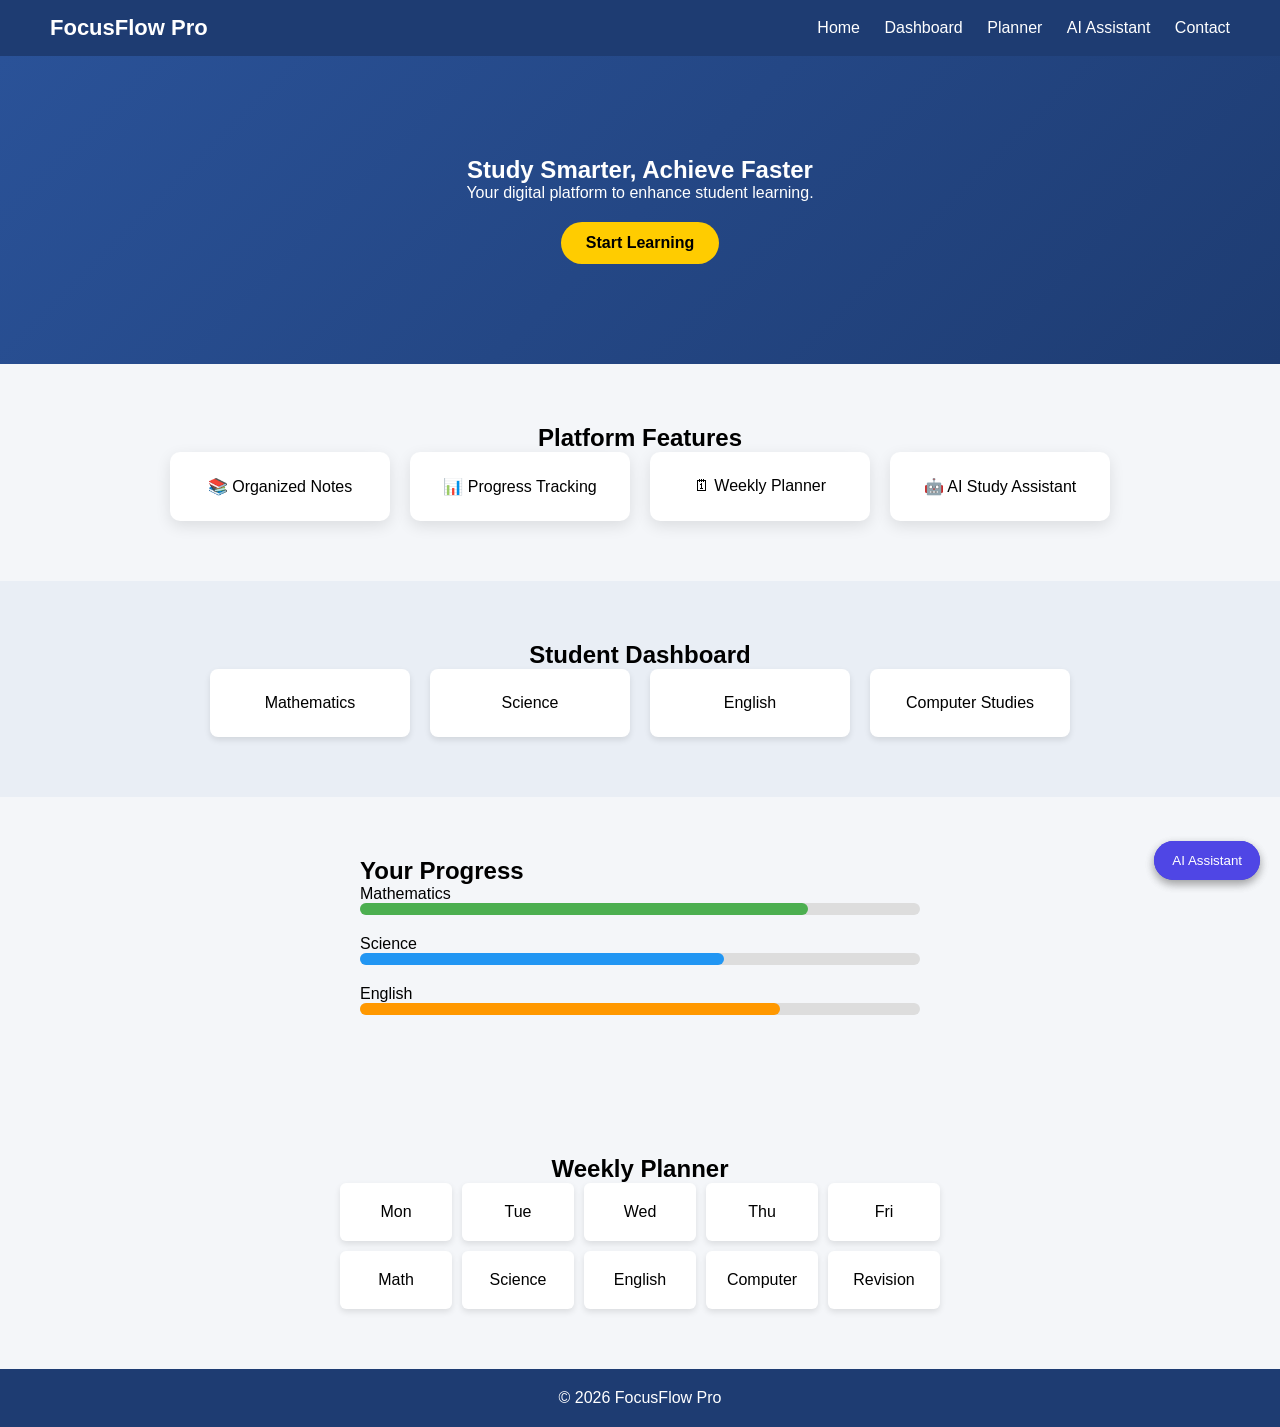
==== index.html @ 6115193e "Add files via upload" ====
<!DOCTYPE html>
<html lang="en">
<head>
    <meta charset="UTF-8">
    <title>FocusFlow Pro</title>
    <link rel="stylesheet" href="/style.css">
</head>
<body>

<header>
    <div class="logo">FocusFlow Pro</div>
    <nav>
        <a href="#">Home</a>
        <a href="#dashboard">Dashboard</a>
        <a href="#planner">Planner</a>
        <a href="#">AI Assistant</a>
        <a href="#">Contact</a>
    </nav>
</header>

<!-- Hero Section -->
<section class="hero">
    <h1>Study Smarter, Achieve Faster</h1>
    <p>Your digital platform to enhance student learning.</p>
    <a href="#" class="btn">Start Learning</a>
</section>

<!-- Features Section -->
<section class="features">
    <h2>Platform Features</h2>
    <div class="feature-container">
        <div class="card">📚 Organized Notes</div>
        <div class="card">📊 Progress Tracking</div>
        <div class="card">🗓 Weekly Planner</div>
        <div class="card">🤖 AI Study Assistant</div>
    </div>
</section>

<!-- Dashboard Section -->
<section id="dashboard" class="dashboard">
    <h2>Student Dashboard</h2>
    <div class="dashboard-container">
        <div class="dashboard-card">Mathematics</div>
        <div class="dashboard-card">Science</div>
        <div class="dashboard-card">English</div>
        <div class="dashboard-card">Computer Studies</div>
    </div>
</section>

<!-- Progress Section -->
<section class="progress-section">
    <h2>Your Progress</h2>
    <p>Mathematics</p>
    <div class="progress"><div class="progress-bar math"></div></div>
    <p>Science</p>
    <div class="progress"><div class="progress-bar science"></div></div>
    <p>English</p>
    <div class="progress"><div class="progress-bar english"></div></div>
</section>

<!-- Weekly Planner -->
<section id="planner" class="planner">
    <h2>Weekly Planner</h2>
    <div class="grid">
        <div>Mon</div><div>Tue</div><div>Wed</div><div>Thu</div><div>Fri</div>
        <div>Math</div><div>Science</div><div>English</div><div>Computer</div><div>Revision</div>
    </div>
</section>



<footer>
    <p>© 2026 FocusFlow Pro </p>
</footer>

</body>
</html>
<!DOCTYPE html>
<html lang="en">
<head>
    <meta charset="UTF-8">
    <title>Side AI Assistant</title>
    <meta name="viewport" content="width=device-width, initial-scale=1.0">
    <link rel="stylesheet" href="ayudh.css">
</head>
<body>

<button class="toggle-btn" onclick="toggleChat()">AI Assistant</button>

<div class="chat-container" id="chatBox">
    <div class="chat-header">
        AI Assistant
    </div>

    <div class="chat-messages" id="messages">
        <div class="message bot">
            Hello 👋 How can I help you?
        </div>
    </div>

    <div class="chat-input">
        <input type="text" id="userInput" placeholder="Ask something...">
        <button onclick="sendMessage()">Search</button>
    </div>
</div>

<script>
function toggleChat() {
    document.getElementById("chatBox").classList.toggle("active");
}

function sendMessage() {
    let input = document.getElementById("userInput");
    let messageText = input.value.trim();
    if (messageText === "") return;

    let messages = document.getElementById("messages");

    // User Message
    let userMessage = document.createElement("div");
    userMessage.className = "message user";
    userMessage.innerText = messageText;
    messages.appendChild(userMessage);

    // Demo Bot Reply
    let botMessage = document.createElement("div");
    botMessage.className = "message bot";
    botMessage.innerText = "Searching for: " + messageText;
    messages.appendChild(botMessage);

    input.value = "";
    messages.scrollTop = messages.scrollHeight;
}
</script>

</body>
</html>
<button class="toggle-btn" onclick="toggleChat()">AI Assistant</button>

<div class="chat-container" id="chatBox">
    <div class="chat-header">
        AI Assistant
        <button class="close-btn" onclick="closeChat()">✖</button>
    </div>

    <div class="chat-messages" id="messages">
        <div class="message bot">
            Hello 👋 How can I help you?
        </div>
    </div>

    <div class="chat-input">
        <input type="text" id="userInput" placeholder="Ask something...">
        <button onclick="sendMessage()">Search</button>
    </div>
</div>

<script>
function toggleChat() {
    document.getElementById("chatBox").classList.toggle("active");
}

// New close function
function closeChat() {
    document.getElementById("chatBox").classList.remove("active");
}

function sendMessage() {
    let input = document.getElementById("userInput");
    let messageText = input.value.trim();
    if (messageText === "") return;

    let messages = document.getElementById("messages");

    // User Message
    let userMessage = document.createElement("div");
    userMessage.className = "message user";
    userMessage.innerText = messageText;
    messages.appendChild(userMessage);

    // Demo Bot Reply
    let botMessage = document.createElement("div");
    botMessage.className = "message bot";
    botMessage.innerText = "Searching for: " + messageText;
    messages.appendChild(botMessage);

    input.value = "";
    messages.scrollTop = messages.scrollHeight;
}
</script>
---- style.css ----
body {
    margin: 0;
    font-family: Arial, sans-serif;
    background: #f4f6f9;
}

/* Header */
header {
    display: flex;
    justify-content: space-between;
    align-items: center;
    padding: 15px 50px;
    background: #1e3c72;
    color: white;
}
header .logo { font-size: 22px; font-weight: bold; }
nav a { color: white; margin-left: 20px; text-decoration: none; transition: 0.3s; }
nav a:hover { color: #ffcc00; }

/* Hero */
.hero { text-align: center; padding: 100px 20px; background: linear-gradient(135deg, #2a5298, #1e3c72); color: white; }
.btn { display: inline-block; margin-top: 20px; padding: 12px 25px; background: #ffcc00; color: black; border-radius: 25px; text-decoration: none; font-weight: bold; }
.btn:hover { background: white; }

/* Features */
.features { text-align: center; padding: 60px 20px; }
.feature-container { display: flex; justify-content: center; gap: 20px; flex-wrap: wrap; }
.card { background: white; padding: 25px; width: 220px; border-radius: 10px; box-shadow: 0 5px 15px rgba(0,0,0,0.1); transition: 0.3s; }
.card:hover { transform: translateY(-5px); }

/* Dashboard */
.dashboard { background: #e9eef5; text-align: center; padding: 60px 20px; }
.dashboard-container { display: flex; justify-content: center; gap: 20px; flex-wrap: wrap; }
.dashboard-card { background: white; padding: 25px; width: 200px; border-radius: 8px; box-shadow: 0 3px 6px rgba(0,0,0,0.1); }

/* Progress */
.progress-section { padding: 60px 20px; max-width: 600px; margin: auto; }
.progress { background: #ddd; border-radius: 20px; margin-bottom: 20px; }
.progress-bar { height: 12px; border-radius: 20px; }
.math { width: 80%; background: #4CAF50; }
.science { width: 65%; background: #2196F3; }
.english { width: 75%; background: #ff9800; }

/* Planner */
.planner { padding: 60px 20px; text-align: center; }
.grid { display: grid; grid-template-columns: repeat(5, 1fr); gap: 10px; max-width: 600px; margin: auto; }
.grid div { background: white; padding: 20px; border-radius: 6px; box-shadow: 0 3px 6px rgba(0,0,0,0.1); }

/* AI Assistant */
.ai-assistant { padding: 60px 20px; background: #f0f4f8; text-align: center; }
.chatbox { max-width: 600px; margin: 20px auto; background: #fff; padding: 20px; border-radius: 12px; display: flex; flex-direction: column; gap: 10px; box-shadow: 0 5px 15px rgba(0,0,0,0.1); }
.message { padding: 10px 15px; border-radius: 15px; max-width: 80%; }
.message.ai { background: #1e90ff; color: white; align-self: flex-start; }
.message.student { background: #e0e0e0; align-self: flex-end; }
.chat-input { max-width: 600px; margin: 10px auto; display: flex; gap: 10px; }
.chat-input input { flex: 1; padding: 12px; border-radius: 20px; border: 1px solid #ccc; }
.chat-input button { padding: 12px 25px; border-radius: 20px; background: #1e90ff; color: white; border: none; cursor: not-allowed; }

/* Footer */
footer { text-align: center; padding: 20px; background: #1e3c72; color: white; }

/* Responsive */
@media (max-width: 768px) {
    .feature-container, .dashboard-container { flex-direction: column; align-items: center; }
    .grid { grid-template-columns: repeat(2, 1fr); }
}
* {
    margin: 0;
    padding: 0;
    box-sizing: border-box;
    font-family: Arial, sans-serif;
}

body {
    background: #f4f6f9;
}

/* Toggle Button */
.toggle-btn {
    position: fixed;
    right: 20px;
    bottom: 20px;
    background: #4f46e5;
    color: white;
    border: none;
    padding: 12px 18px;
    border-radius: 50px;
    cursor: pointer;
    box-shadow: 0 4px 10px rgba(0,0,0,0.2);
}

/* Chat Box */
.chat-container {
    position: fixed;
    right: 0;
    top: 0;
    width: 350px;
    height: 100vh;
    background: white;
    box-shadow: -5px 0 15px rgba(0,0,0,0.2);
    display: flex;
    flex-direction: column;
    transform: translateX(100%);
    transition: 0.3s ease-in-out;
}

.chat-container.active {
    transform: translateX(0);
}

/* Header */
.chat-header {
    background: #4f46e5;
    color: white;
    padding: 15px;
    text-align: center;
    font-weight: bold;
}

/* Messages Area */
.chat-messages {
    flex: 1;
    padding: 15px;
    overflow-y: auto;
    background: #f9fafb;
    display: flex;
    flex-direction: column;
}

/* Message Styles */
.message {
    margin-bottom: 12px;
    padding: 10px 14px;
    border-radius: 20px;
    max-width: 80%;
    font-size: 14px;
}

.user {
    background: #4f46e5;
    color: white;
    align-self: flex-end;
}

.bot {
    background: #e5e7eb;
    color: #111;
    align-self: flex-start;
}

/* Input Area */
.chat-input {
    display: flex;
    padding: 10px;
    border-top: 1px solid #ddd;
}

.chat-input input {
    flex: 1;
    padding: 10px;
    border-radius: 20px;
    border: 1px solid #ccc;
    outline: none;
}

.chat-input button {
    margin-left: 8px;
    padding: 10px 15px;
    border: none;
    background: #4f46e5;
    color: white;
    border-radius: 20px;
    cursor: pointer;
}

.chat-input button:hover {
    background: #4338ca;
}
chat-header {
    position: relative;
    background: linear-gradient(135deg, #1e90ff, #2a5298);
    color: white;
    padding: 15px;
    font-weight: bold;
    text-align: center;
    display: flex;
    justify-content: center;
    align-items: center;
}

.close-btn {
    position: absolute;
    right: 10px;
    top: 50%;
    transform: translateY(-50%);
    background: transparent;
    border: none;
    color: white;
    font-size: 18px;
    cursor: pointer;
    font-weight: bold;
    transition: 0.3s;
}

.close-btn:hover {
    color: #ffcc00;
}

/* Keep existing chat styles */
.chat-container {
    position: fixed;
    bottom: 80px;
    right: -400px;
    width: 350px;
    max-height: 500px;
    background: white;
    border-radius: 10px;
    box-shadow: 0 8px 20px rgba(0,0,0,0.2);
    display: flex;
    flex-direction: column;
    transition: 0.4s ease;
    overflow: hidden;
    z-index: 999;
}

.chat-container.active {
    right: 20px;
}
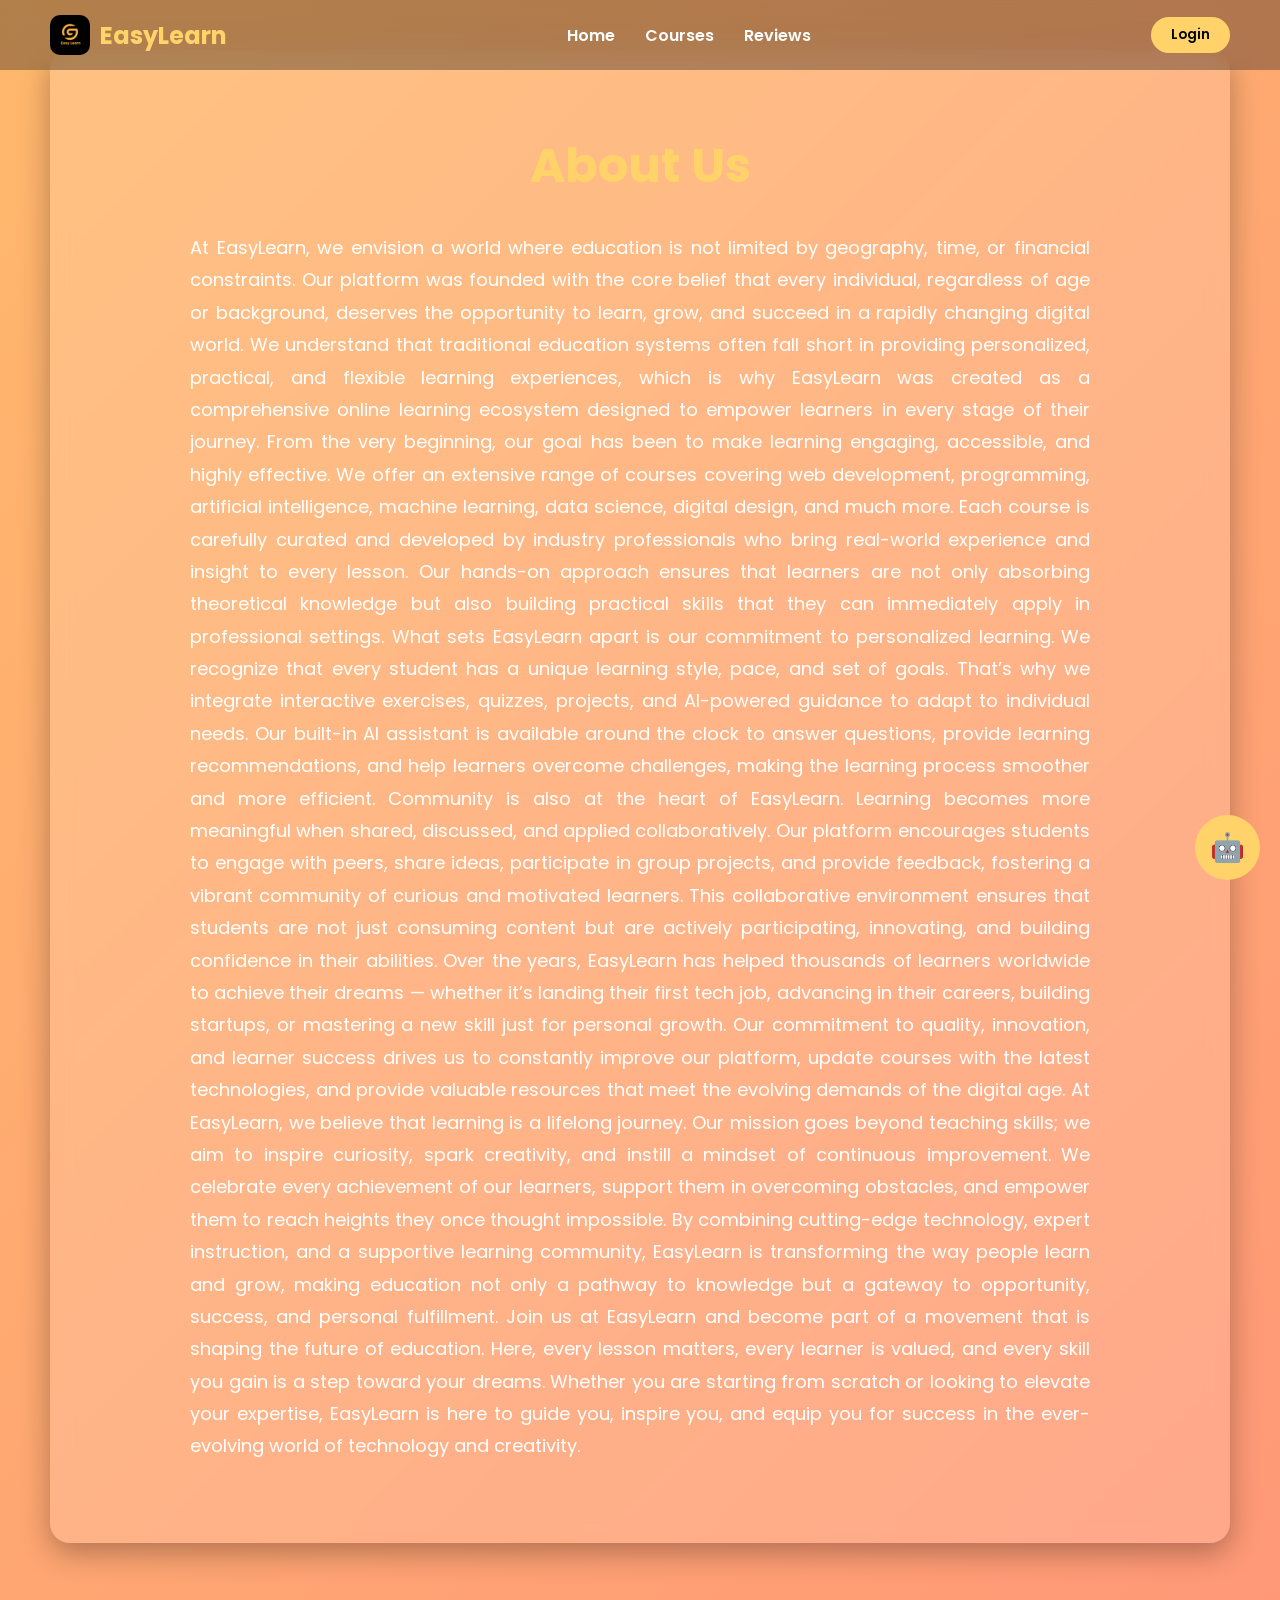
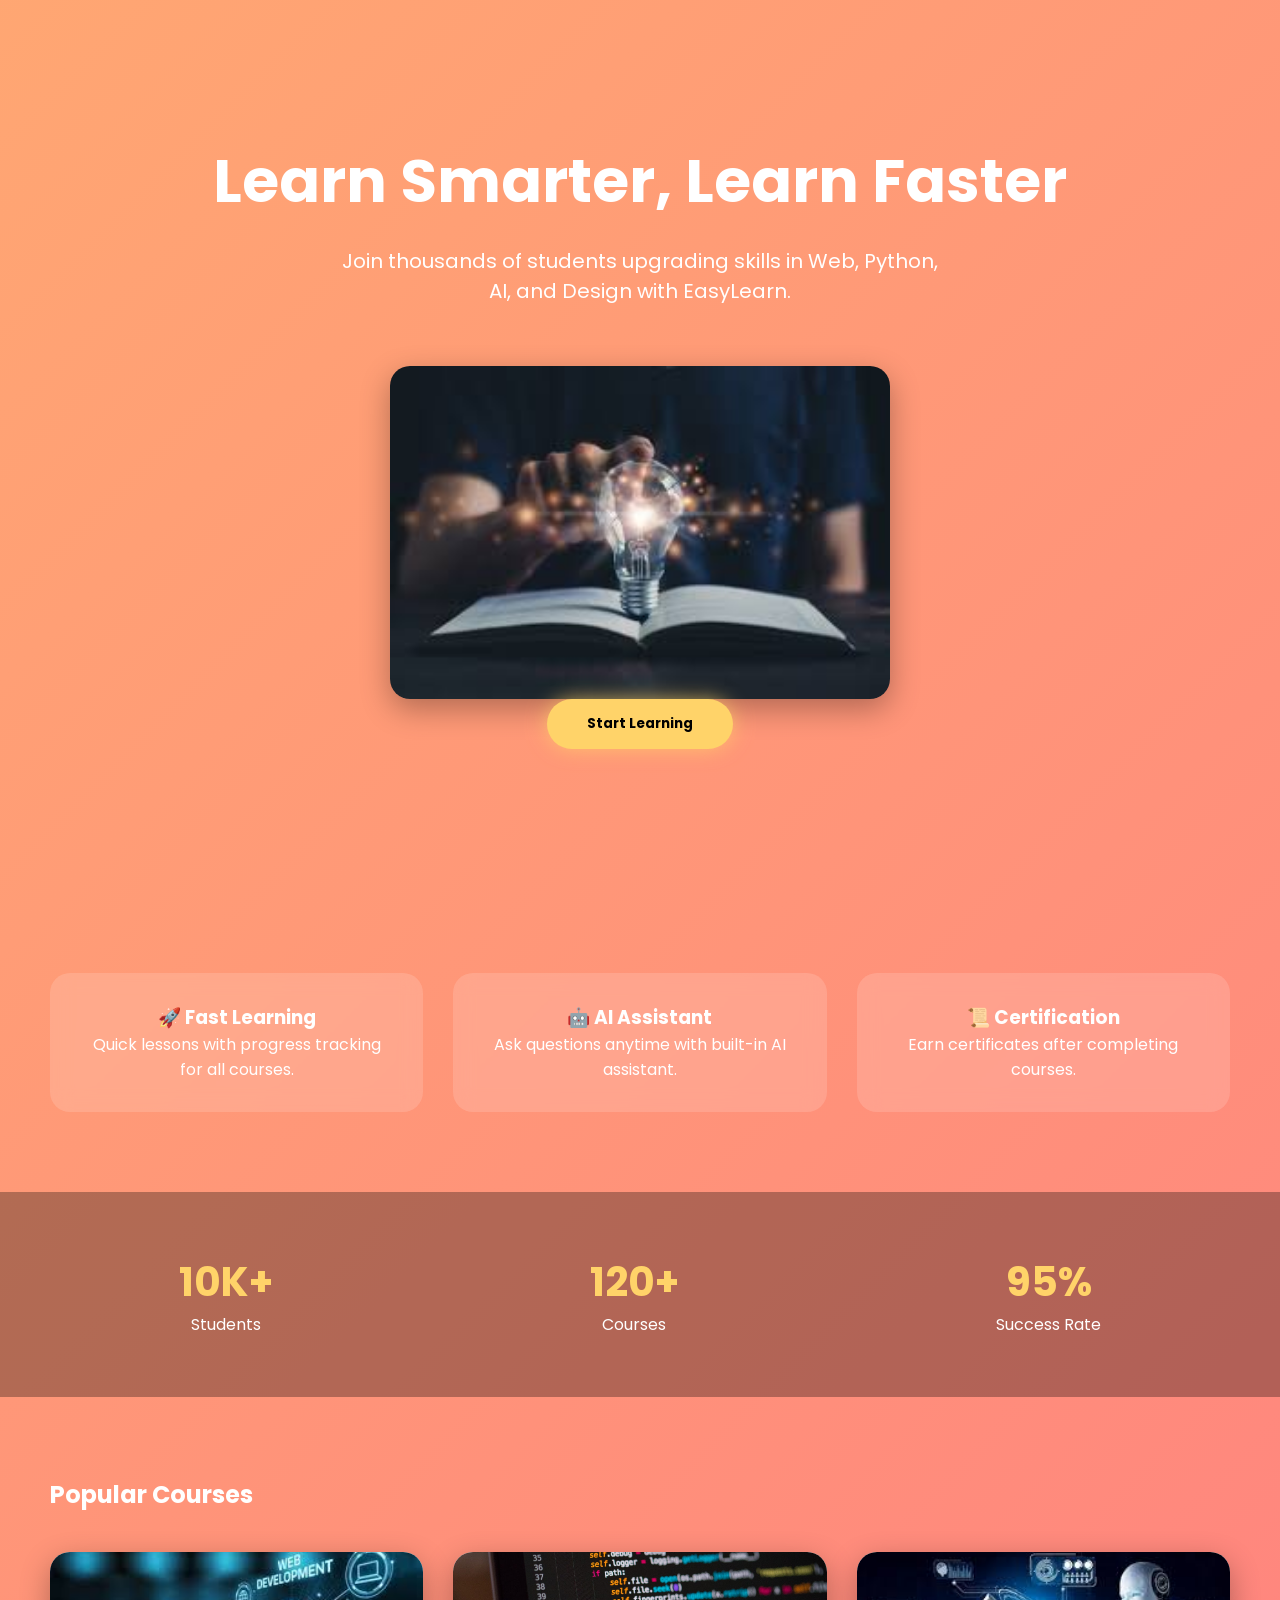
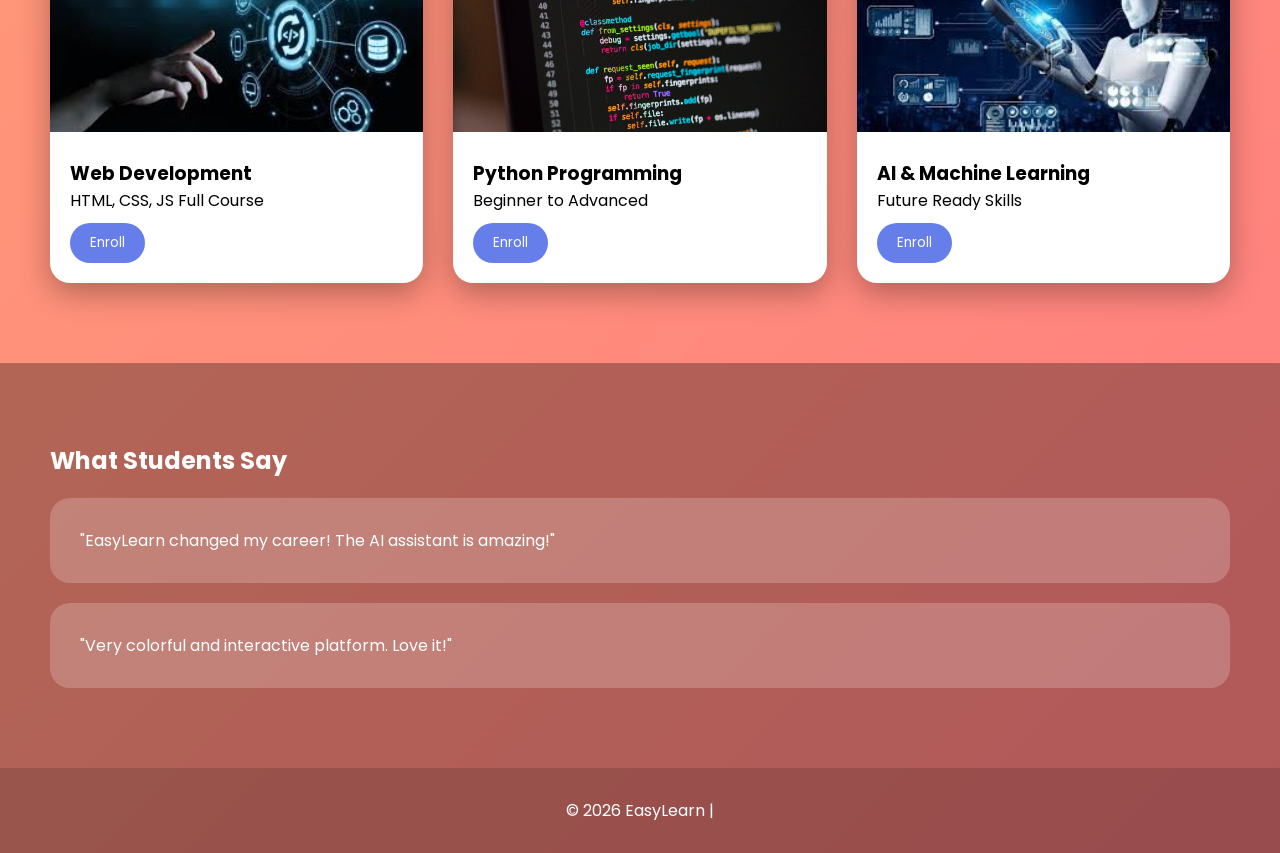
==== commit 4d03d49a: "first commit" ====
--- a/index.html
+++ b/index.html
@@ -1,190 +1,304 @@
-<!DOCTYPE html>
-<html lang="en">
-<head>
-    <meta charset="UTF-8">
-    <title>FocusFlow Pro</title>
-    <link rel="stylesheet" href="/style.css">
-</head>
-<body>
-
-<header>
-    <div class="logo">FocusFlow Pro</div>
-    <nav>
-        <a href="#">Home</a>
-        <a href="#dashboard">Dashboard</a>
-        <a href="#planner">Planner</a>
-        <a href="#">AI Assistant</a>
-        <a href="#">Contact</a>
-    </nav>
-</header>
-
-<!-- Hero Section -->
-<section class="hero">
-    <h1>Study Smarter, Achieve Faster</h1>
-    <p>Your digital platform to enhance student learning.</p>
-    <a href="#" class="btn">Start Learning</a>
-</section>
-
-<!-- Features Section -->
-<section class="features">
-    <h2>Platform Features</h2>
-    <div class="feature-container">
-        <div class="card">📚 Organized Notes</div>
-        <div class="card">📊 Progress Tracking</div>
-        <div class="card">🗓 Weekly Planner</div>
-        <div class="card">🤖 AI Study Assistant</div>
-    </div>
-</section>
-
-<!-- Dashboard Section -->
-<section id="dashboard" class="dashboard">
-    <h2>Student Dashboard</h2>
-    <div class="dashboard-container">
-        <div class="dashboard-card">Mathematics</div>
-        <div class="dashboard-card">Science</div>
-        <div class="dashboard-card">English</div>
-        <div class="dashboard-card">Computer Studies</div>
-    </div>
-</section>
-
-<!-- Progress Section -->
-<section class="progress-section">
-    <h2>Your Progress</h2>
-    <p>Mathematics</p>
-    <div class="progress"><div class="progress-bar math"></div></div>
-    <p>Science</p>
-    <div class="progress"><div class="progress-bar science"></div></div>
-    <p>English</p>
-    <div class="progress"><div class="progress-bar english"></div></div>
-</section>
-
-<!-- Weekly Planner -->
-<section id="planner" class="planner">
-    <h2>Weekly Planner</h2>
-    <div class="grid">
-        <div>Mon</div><div>Tue</div><div>Wed</div><div>Thu</div><div>Fri</div>
-        <div>Math</div><div>Science</div><div>English</div><div>Computer</div><div>Revision</div>
-    </div>
-</section>
-
-
-
-<footer>
-    <p>© 2026 FocusFlow Pro </p>
-</footer>
-
-</body>
-</html>
-<!DOCTYPE html>
-<html lang="en">
-<head>
-    <meta charset="UTF-8">
-    <title>Side AI Assistant</title>
-    <meta name="viewport" content="width=device-width, initial-scale=1.0">
-    <link rel="stylesheet" href="ayudh.css">
-</head>
-<body>
-
-<button class="toggle-btn" onclick="toggleChat()">AI Assistant</button>
-
-<div class="chat-container" id="chatBox">
-    <div class="chat-header">
-        AI Assistant
-    </div>
-
-    <div class="chat-messages" id="messages">
-        <div class="message bot">
-            Hello 👋 How can I help you?
-        </div>
-    </div>
-
-    <div class="chat-input">
-        <input type="text" id="userInput" placeholder="Ask something...">
-        <button onclick="sendMessage()">Search</button>
-    </div>
-</div>
-
-<script>
-function toggleChat() {
-    document.getElementById("chatBox").classList.toggle("active");
-}
-
-function sendMessage() {
-    let input = document.getElementById("userInput");
-    let messageText = input.value.trim();
-    if (messageText === "") return;
-
-    let messages = document.getElementById("messages");
-
-    // User Message
-    let userMessage = document.createElement("div");
-    userMessage.className = "message user";
-    userMessage.innerText = messageText;
-    messages.appendChild(userMessage);
-
-    // Demo Bot Reply
-    let botMessage = document.createElement("div");
-    botMessage.className = "message bot";
-    botMessage.innerText = "Searching for: " + messageText;
-    messages.appendChild(botMessage);
-
-    input.value = "";
-    messages.scrollTop = messages.scrollHeight;
-}
-</script>
-
-</body>
-</html>
-<button class="toggle-btn" onclick="toggleChat()">AI Assistant</button>
-
-<div class="chat-container" id="chatBox">
-    <div class="chat-header">
-        AI Assistant
-        <button class="close-btn" onclick="closeChat()">✖</button>
-    </div>
-
-    <div class="chat-messages" id="messages">
-        <div class="message bot">
-            Hello 👋 How can I help you?
-        </div>
-    </div>
-
-    <div class="chat-input">
-        <input type="text" id="userInput" placeholder="Ask something...">
-        <button onclick="sendMessage()">Search</button>
-    </div>
-</div>
-
-<script>
-function toggleChat() {
-    document.getElementById("chatBox").classList.toggle("active");
-}
-
-// New close function
-function closeChat() {
-    document.getElementById("chatBox").classList.remove("active");
-}
-
-function sendMessage() {
-    let input = document.getElementById("userInput");
-    let messageText = input.value.trim();
-    if (messageText === "") return;
-
-    let messages = document.getElementById("messages");
-
-    // User Message
-    let userMessage = document.createElement("div");
-    userMessage.className = "message user";
-    userMessage.innerText = messageText;
-    messages.appendChild(userMessage);
-
-    // Demo Bot Reply
-    let botMessage = document.createElement("div");
-    botMessage.className = "message bot";
-    botMessage.innerText = "Searching for: " + messageText;
-    messages.appendChild(botMessage);
-
-    input.value = "";
-    messages.scrollTop = messages.scrollHeight;
-}
-</script>+<!DOCTYPE html>
+<html lang="en">
+<head>
+<meta charset="UTF-8">
+<meta name="viewport" content="width=device-width, initial-scale=1.0">
+<title>Easy Learn</title>
+
+<link href="https://fonts.googleapis.com/css2?family=Poppins:wght@300;400;600;700&display=swap" rel="stylesheet">
+
+<style>
+*{margin:0;padding:0;box-sizing:border-box;font-family:'Poppins',sans-serif;}
+
+body{
+background:linear-gradient(-45deg,#667eea,#764ba2,#ff6a88,#ffb86c);
+background-size:400% 400%;
+animation:gradientBG 10s ease infinite;
+color:white;
+scroll-behavior:smooth;
+}
+
+@keyframes gradientBG{
+0%{background-position:0% 50%}
+50%{background-position:100% 50%}
+100%{background-position:0% 50%}
+}
+
+/* NAVBAR */
+nav{
+position:fixed;width:100%;top:0;
+display:flex;justify-content:space-between;align-items:center;
+padding:15px 50px;
+background:rgba(0,0,0,.3);
+backdrop-filter:blur(15px);
+z-index:1000;
+}
+.logo{
+display:flex;align-items:center;font-size:24px;font-weight:700;
+}
+.logo img{
+width:40px;height:40px;margin-right:10px;border-radius:10px;
+}
+.logo span{color:#ffd369}
+nav ul{display:flex;list-style:none}
+nav ul li{margin:0 15px}
+nav a{color:white;text-decoration:none;font-weight:600}
+nav button{
+padding:8px 20px;border:none;border-radius:25px;
+background:#ffd369;color:black;cursor:pointer;font-weight:600;
+}
+
+/* HERO */
+.hero{
+height:100vh;display:flex;align-items:center;justify-content:center;
+padding:0 20px;text-align:center;flex-direction:column;
+position:relative;
+}
+.hero h1{
+font-size:60px;margin-bottom:20px;
+}
+.hero p{
+font-size:20px;margin-bottom:30px;
+max-width:600px;
+}
+.hero img{
+margin-top:30px;width:80%;max-width:500px;border-radius:20px;
+box-shadow:0 10px 30px rgba(0,0,0,.3);
+}
+.hero button{
+padding:15px 40px;border:none;border-radius:30px;
+background:#ffd369;color:black;font-weight:700;
+cursor:pointer;box-shadow:0 0 20px rgba(255,211,105,.7);
+transition:.3s;
+}
+.hero button:hover{transform:scale(1.05);}
+
+/* FEATURES */
+.features{
+display:grid;
+grid-template-columns:repeat(auto-fit,minmax(250px,1fr));
+gap:30px;padding:80px 50px;
+}
+.feature-box{
+background:rgba(255,255,255,.15);padding:30px;border-radius:20px;
+text-align:center;backdrop-filter:blur(10px);transition:.4s;
+}
+.feature-box:hover{transform:translateY(-10px);}
+
+/* STATS */
+.stats{
+display:flex;justify-content:space-around;padding:60px 20px;
+background:rgba(0,0,0,.3);
+}
+.stat{text-align:center;}
+.stat h2{font-size:40px;color:#ffd369}
+
+/* COURSES */
+.courses{
+padding:80px 50px;
+}
+.course-grid{
+display:grid;grid-template-columns:repeat(auto-fit,minmax(250px,1fr));
+gap:30px;margin-top:40px;
+}
+.card{
+background:white;color:black;border-radius:20px;overflow:hidden;
+box-shadow:0 10px 30px rgba(0,0,0,.3);transition:.4s;opacity:0;transform:translateY(40px);
+}
+.card.show{opacity:1;transform:translateY(0)}
+.card img{width:100%;height:180px;object-fit:cover}
+.card div{padding:20px}
+.card button{
+margin-top:10px;padding:10px 20px;border:none;border-radius:20px;
+background:#667eea;color:white;cursor:pointer;
+}
+
+/* TESTIMONIALS */
+.testimonials{
+padding:80px 50px;background:rgba(0,0,0,.3);
+}
+.test-box{
+background:rgba(255,255,255,.2);padding:30px;border-radius:20px;margin-top:20px;
+}
+
+/* FOOTER */
+footer{
+text-align:center;padding:30px;background:rgba(0,0,0,.4);
+}
+
+/* AI */
+.ai-btn{
+position:fixed;bottom:20px;right:20px;width:65px;height:65px;
+border-radius:50%;background:#ffd369;color:black;
+display:flex;justify-content:center;align-items:center;
+font-size:28px;cursor:pointer;
+}
+.ai-box{
+position:fixed;bottom:100px;right:20px;width:330px;height:420px;
+background:white;color:black;border-radius:20px;display:none;
+flex-direction:column;box-shadow:0 10px 30px rgba(0,0,0,.5);
+}
+.ai-header{
+background:#667eea;color:white;padding:10px;text-align:center;
+border-radius:20px 20px 0 0;
+}
+.ai-messages{flex:1;padding:10px;overflow-y:auto;}
+.ai-input{display:flex;}
+.ai-input input{flex:1;padding:10px;border:none;}
+.ai-input button{background:#667eea;color:white;border:none;padding:10px;}
+</style>
+</head>
+
+<body>
+
+<nav>
+<div class="logo">
+<img src="logo.jpeg" alt="EasyLearn Logo">
+<span>EasyLearn</span>
+</div>
+<ul>
+<li><a href="#">Home</a></li>
+<li><a href="#courses">Courses</a></li>
+<li><a href="#testimonials">Reviews</a></li>
+</ul>
+<button>Login</button>
+</nav>
+<!-- ABOUT US SECTION -->
+<section class="about" id="about">
+  <h2>About Us</h2>
+  <p>
+    At EasyLearn, we envision a world where education is not limited by geography, time, or financial constraints. Our platform was founded with the core belief that every individual, regardless of age or background, deserves the opportunity to learn, grow, and succeed in a rapidly changing digital world. We understand that traditional education systems often fall short in providing personalized, practical, and flexible learning experiences, which is why EasyLearn was created as a comprehensive online learning ecosystem designed to empower learners in every stage of their journey.
+
+    From the very beginning, our goal has been to make learning engaging, accessible, and highly effective. We offer an extensive range of courses covering web development, programming, artificial intelligence, machine learning, data science, digital design, and much more. Each course is carefully curated and developed by industry professionals who bring real-world experience and insight to every lesson. Our hands-on approach ensures that learners are not only absorbing theoretical knowledge but also building practical skills that they can immediately apply in professional settings.
+
+    What sets EasyLearn apart is our commitment to personalized learning. We recognize that every student has a unique learning style, pace, and set of goals. That’s why we integrate interactive exercises, quizzes, projects, and AI-powered guidance to adapt to individual needs. Our built-in AI assistant is available around the clock to answer questions, provide learning recommendations, and help learners overcome challenges, making the learning process smoother and more efficient.
+
+    Community is also at the heart of EasyLearn. Learning becomes more meaningful when shared, discussed, and applied collaboratively. Our platform encourages students to engage with peers, share ideas, participate in group projects, and provide feedback, fostering a vibrant community of curious and motivated learners. This collaborative environment ensures that students are not just consuming content but are actively participating, innovating, and building confidence in their abilities.
+
+    Over the years, EasyLearn has helped thousands of learners worldwide to achieve their dreams — whether it’s landing their first tech job, advancing in their careers, building startups, or mastering a new skill just for personal growth. Our commitment to quality, innovation, and learner success drives us to constantly improve our platform, update courses with the latest technologies, and provide valuable resources that meet the evolving demands of the digital age.
+
+    At EasyLearn, we believe that learning is a lifelong journey. Our mission goes beyond teaching skills; we aim to inspire curiosity, spark creativity, and instill a mindset of continuous improvement. We celebrate every achievement of our learners, support them in overcoming obstacles, and empower them to reach heights they once thought impossible. By combining cutting-edge technology, expert instruction, and a supportive learning community, EasyLearn is transforming the way people learn and grow, making education not only a pathway to knowledge but a gateway to opportunity, success, and personal fulfillment.
+
+    Join us at EasyLearn and become part of a movement that is shaping the future of education. Here, every lesson matters, every learner is valued, and every skill you gain is a step toward your dreams. Whether you are starting from scratch or looking to elevate your expertise, EasyLearn is here to guide you, inspire you, and equip you for success in the ever-evolving world of technology and creativity.
+  </p>
+</section>
+
+<style>
+/* ABOUT US STYLING */
+.about{
+  padding:80px 50px;
+  background:rgba(255,255,255,0.15);
+  border-radius:20px;
+  margin:50px;
+  backdrop-filter:blur(10px);
+  box-shadow:0 10px 30px rgba(0,0,0,.3);
+  color:white;
+}
+
+.about h2{
+  font-size:48px;
+  margin-bottom:30px;
+  text-align:center;
+  color:#ffd369;
+}
+
+.about p{
+  font-size:18px;
+  line-height:1.8;
+  max-width:900px;
+  margin:0 auto;
+  text-align:justify;
+}
+</style>
+
+<section class="hero">
+<h1>Learn Smarter, Learn Faster</h1>
+<p>Join thousands of students upgrading skills in Web, Python, AI, and Design with EasyLearn.</p>
+<img src="bababa.jpeg" alt="Learning Banner">
+<button>Start Learning</button>
+</section>
+
+<section class="features">
+<div class="feature-box">
+<h3>🚀 Fast Learning</h3>
+<p>Quick lessons with progress tracking for all courses.</p>
+</div>
+<div class="feature-box">
+<h3>🤖 AI Assistant</h3>
+<p>Ask questions anytime with built-in AI assistant.</p>
+</div>
+<div class="feature-box">
+<h3>📜 Certification</h3>
+<p>Earn certificates after completing courses.</p>
+</div>
+</section>
+
+<section class="stats">
+<div class="stat"><h2>10K+</h2><p>Students</p></div>
+<div class="stat"><h2>120+</h2><p>Courses</p></div>
+<div class="stat"><h2>95%</h2><p>Success Rate</p></div>
+</section>
+
+<section class="courses" id="courses">
+<h2>Popular Courses</h2>
+<div class="course-grid">
+<div class="card"><img src="web.jpeg"><div><h3>Web Development</h3><p>HTML, CSS, JS Full Course</p><button>Enroll</button></div></div>
+<div class="card"><img src="python.jpeg"><div><h3>Python Programming</h3><p>Beginner to Advanced</p><button>Enroll</button></div></div>
+<div class="card"><img src="ai.jpeg"><div><h3>AI & Machine Learning</h3><p>Future Ready Skills</p><button>Enroll</button></div></div>
+</div>
+</section>
+
+<section class="testimonials" id="testimonials">
+<h2>What Students Say</h2>
+<div class="test-box"
+<p>"EasyLearn changed my career! The AI assistant is amazing!"</p>
+</div>
+<div class="test-box">
+<p>"Very colorful and interactive platform. Love it!"</p>
+</div>
+</section>
+
+<footer>
+© 2026 EasyLearn | 
+</footer>
+
+<div class="ai-btn" onclick="toggleAI()">🤖</div>
+<div class="ai-box" id="aiBox">
+<div class="ai-header">EasyLearn AI</div>
+<div class="ai-messages" id="aiMessages"></div>
+<div class="ai-input">
+<input id="aiInput" placeholder="Ask something...">
+<button onclick="sendAI()">Send</button>
+</div>
+</div>
+
+<script>
+/* SCROLL ANIMATION */
+window.addEventListener("scroll",()=>{
+document.querySelectorAll(".card").forEach(c=>{
+if(c.getBoundingClientRect().top < window.innerHeight-100)c.classList.add("show");
+});
+});
+
+/* AI ASSISTANT */
+function toggleAI(){
+let box=document.getElementById("aiBox");
+box.style.display=box.style.display=="flex"?"none":"flex";
+}
+function sendAI(){
+let input=document.getElementById("aiInput");
+let msg=input.value;
+if(!msg)return;
+let chat=document.getElementById("aiMessages");
+chat.innerHTML+=`<p><b>You:</b> ${msg}</p>`;
+let reply="I can help with courses, career guidance, coding tips, and AI learning.";
+if(msg.toLowerCase().includes("python"))reply="Python is perfect for AI, ML, and automation.";
+if(msg.toLowerCase().includes("web"))reply="Start with HTML, CSS, then JavaScript!";
+chat.innerHTML+=`<p><b>AI:</b> ${reply}</p>`;
+input.value="";
+chat.scrollTop=chat.scrollHeight;
+}
+</script>
+
+</body>
+</html>
